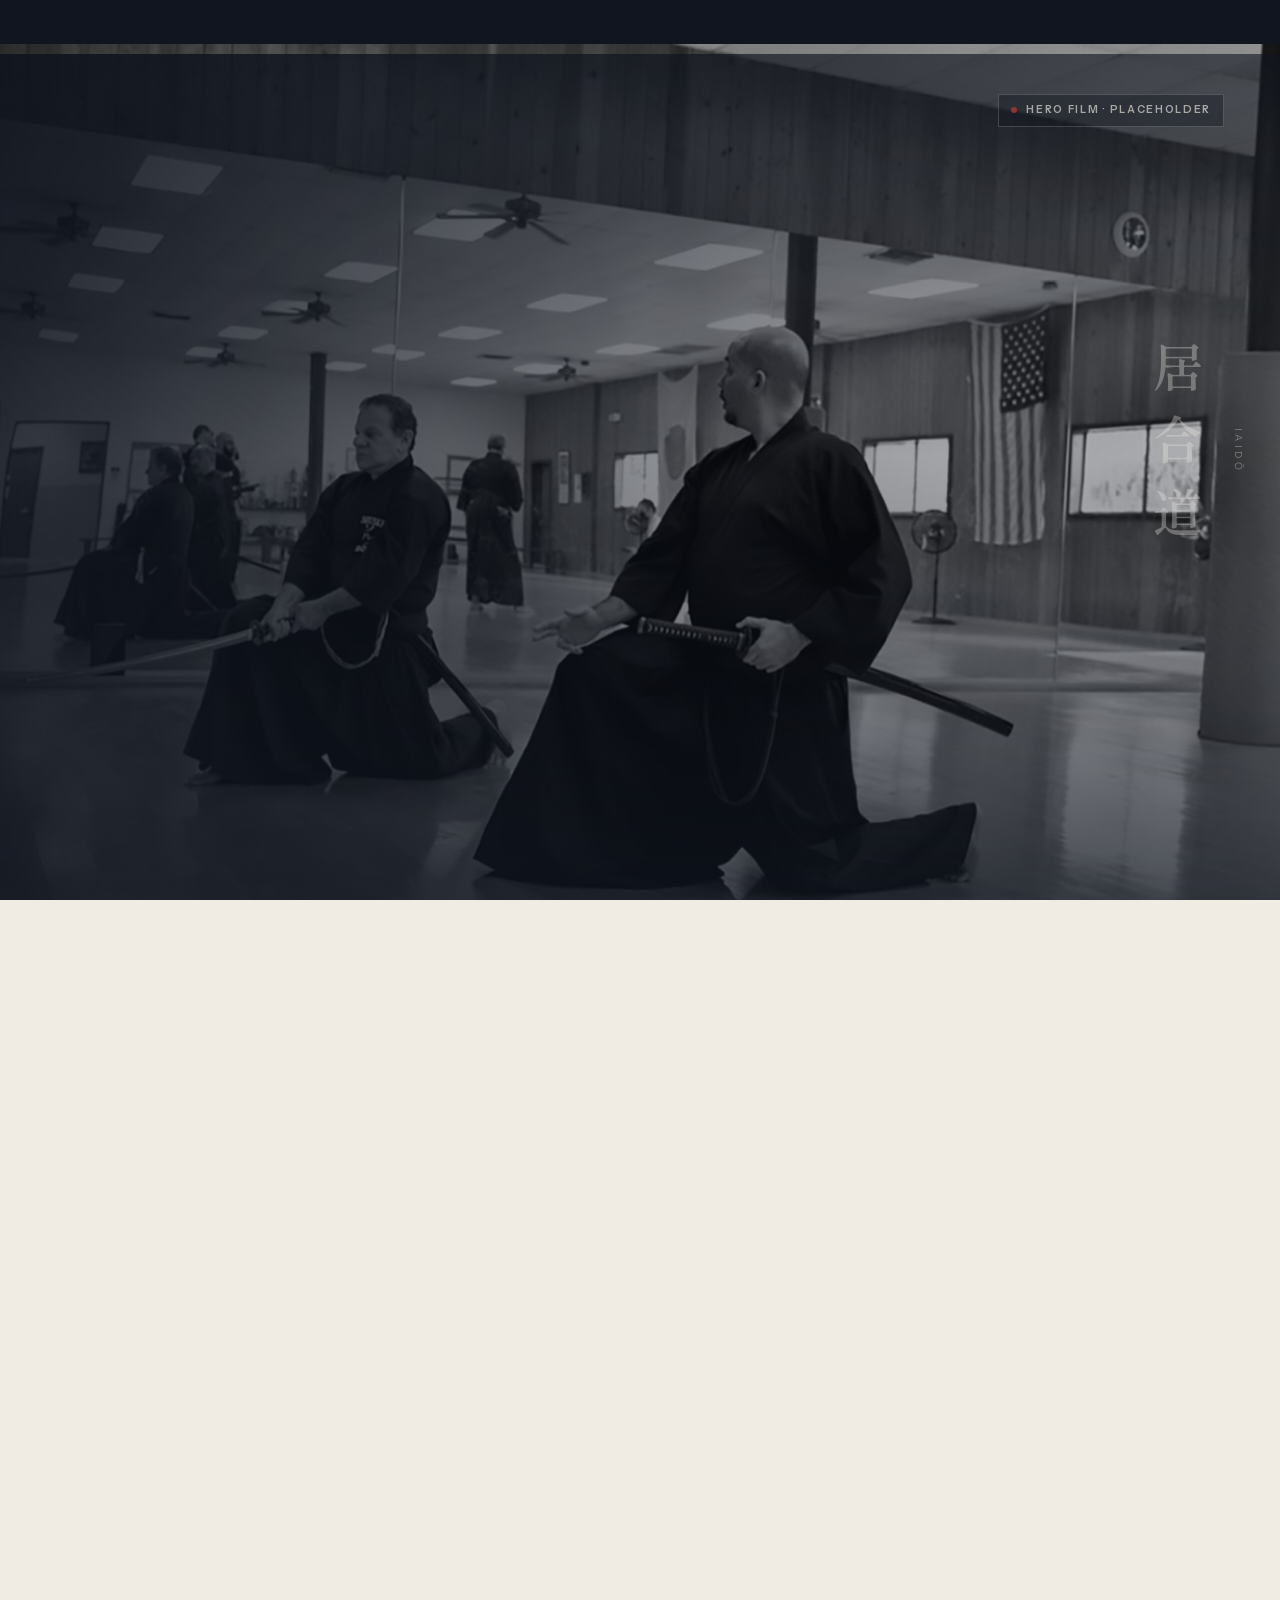
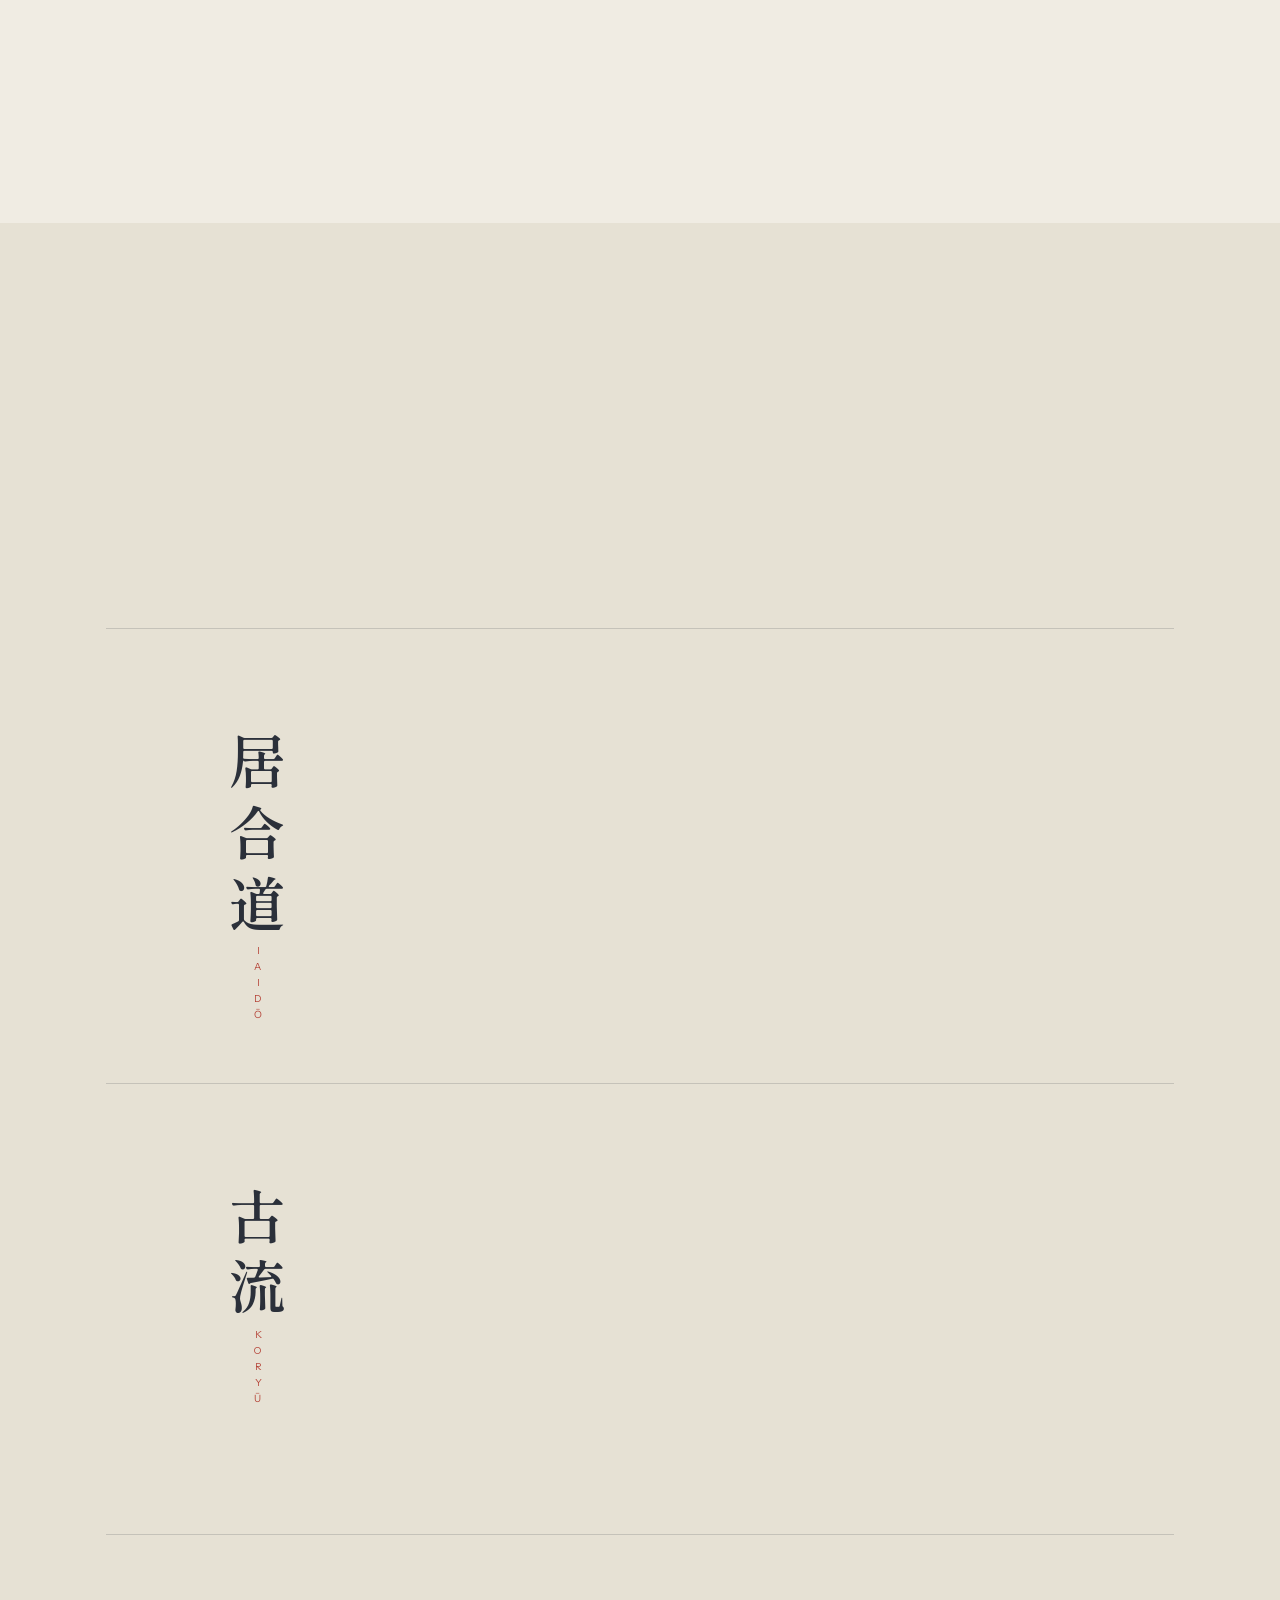
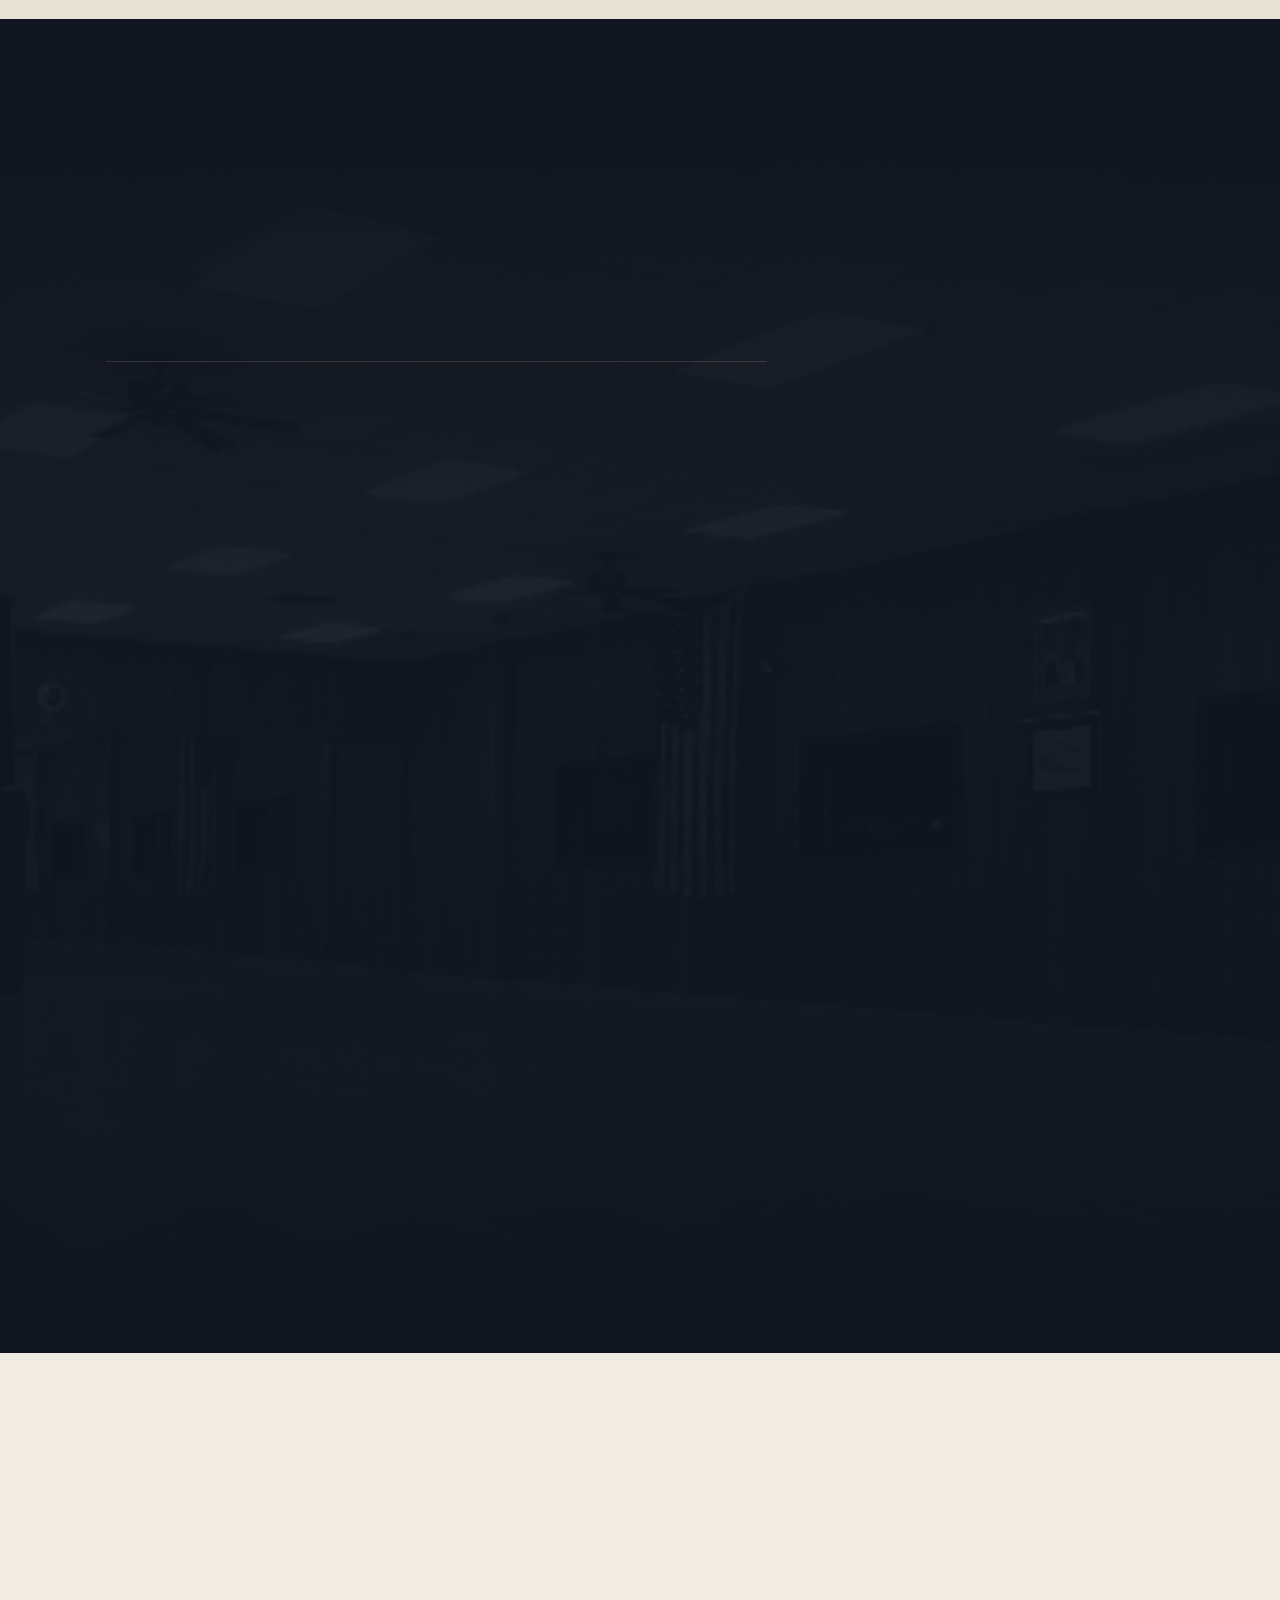
==== blog/index.html @ 0e6e431e "Miami Budokan site: initial deploy Co-Authored-By: Claude Fable 5 <noreply@anthropic.com>" ====
<!DOCTYPE html><html lang="en"><head><meta charset="utf-8"><meta http-equiv="refresh" content="0; url=../index.html#journal"><title>Miami Budokan Journal</title></head><body><a href="../index.html#journal">Journal</a></body></html>
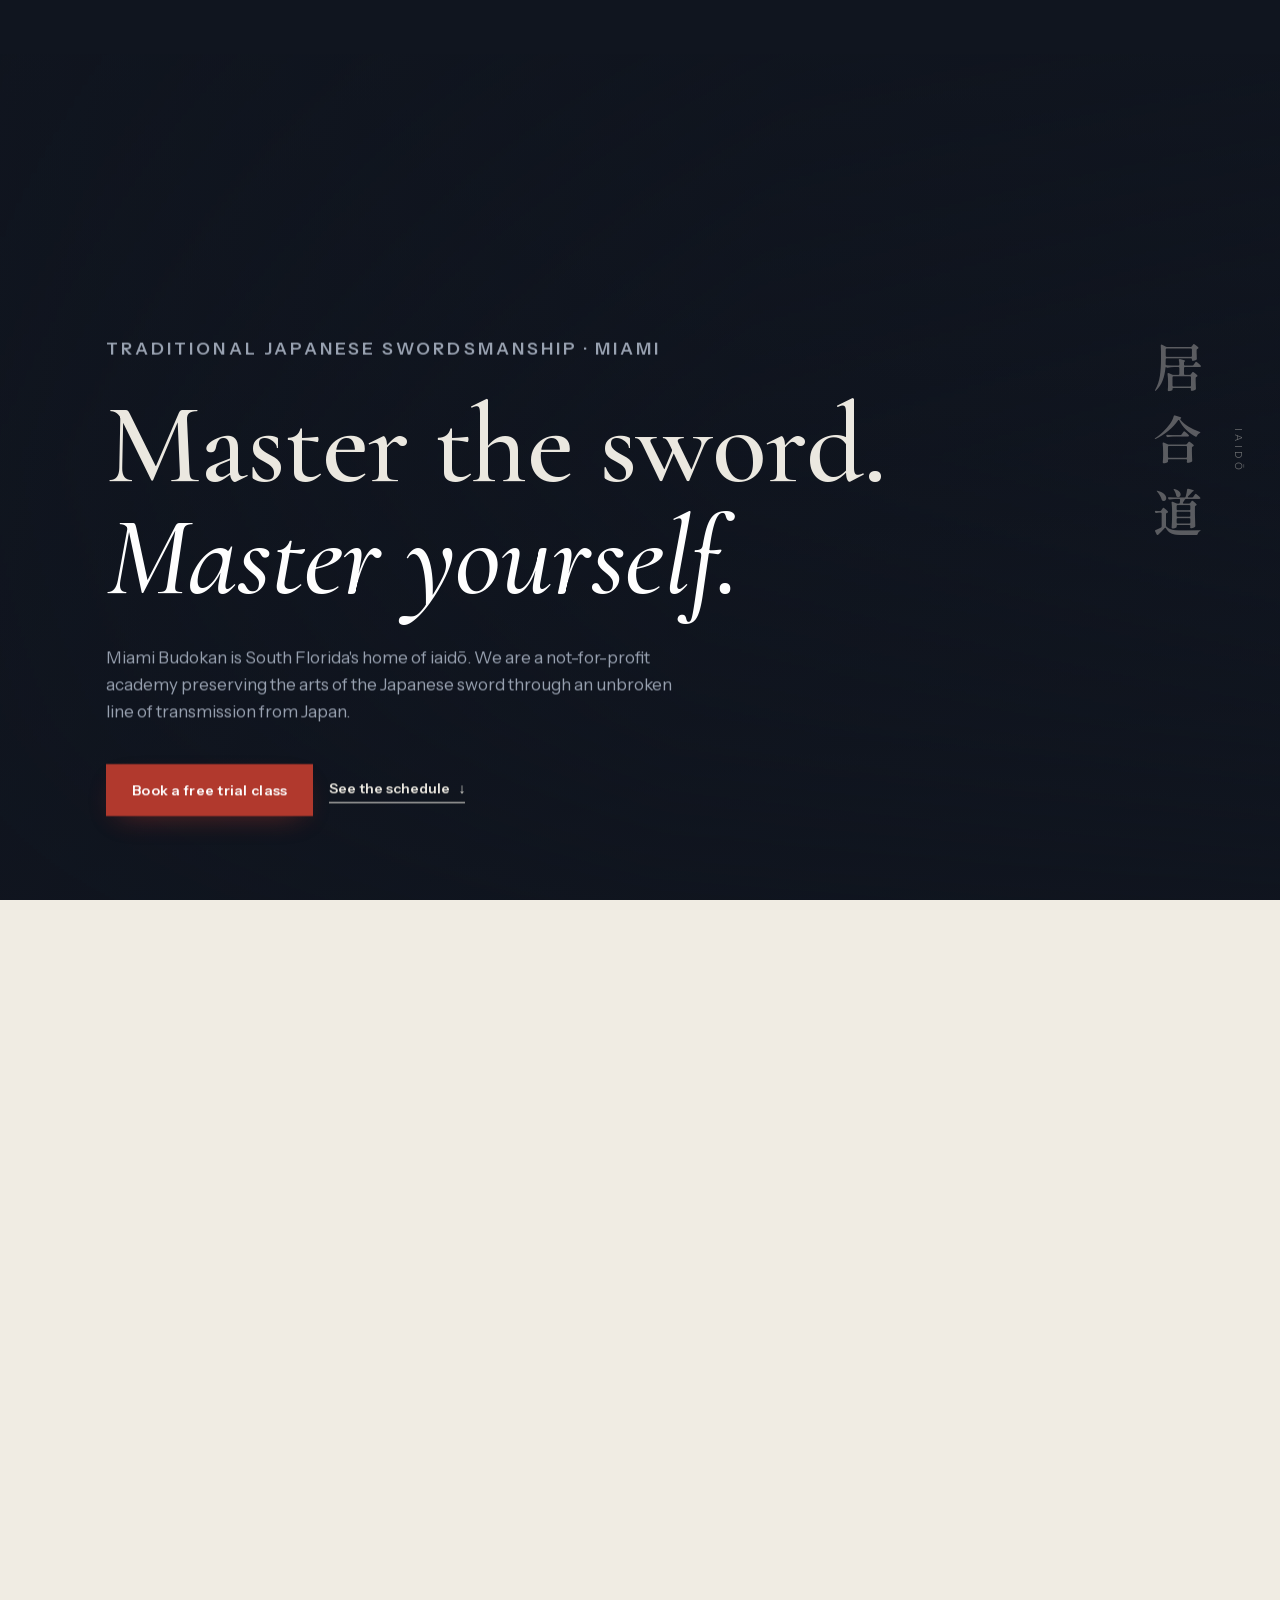
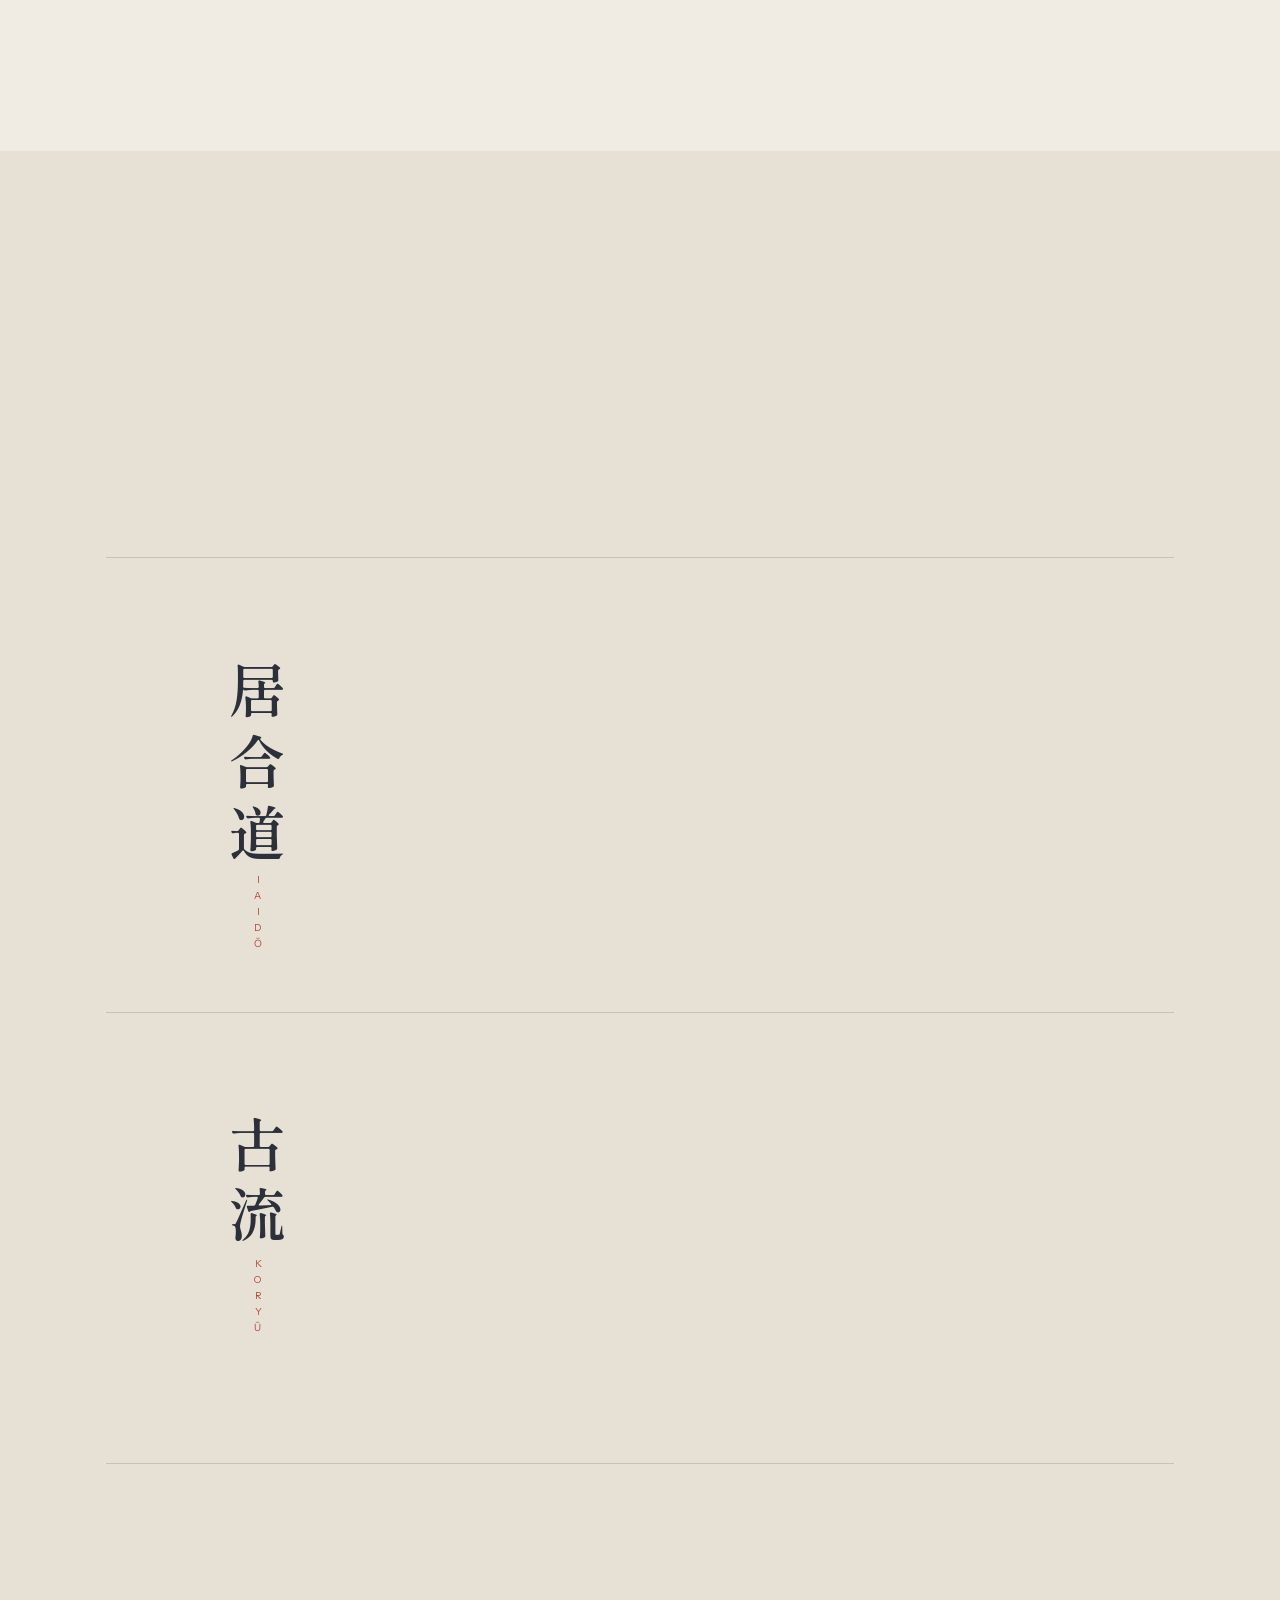
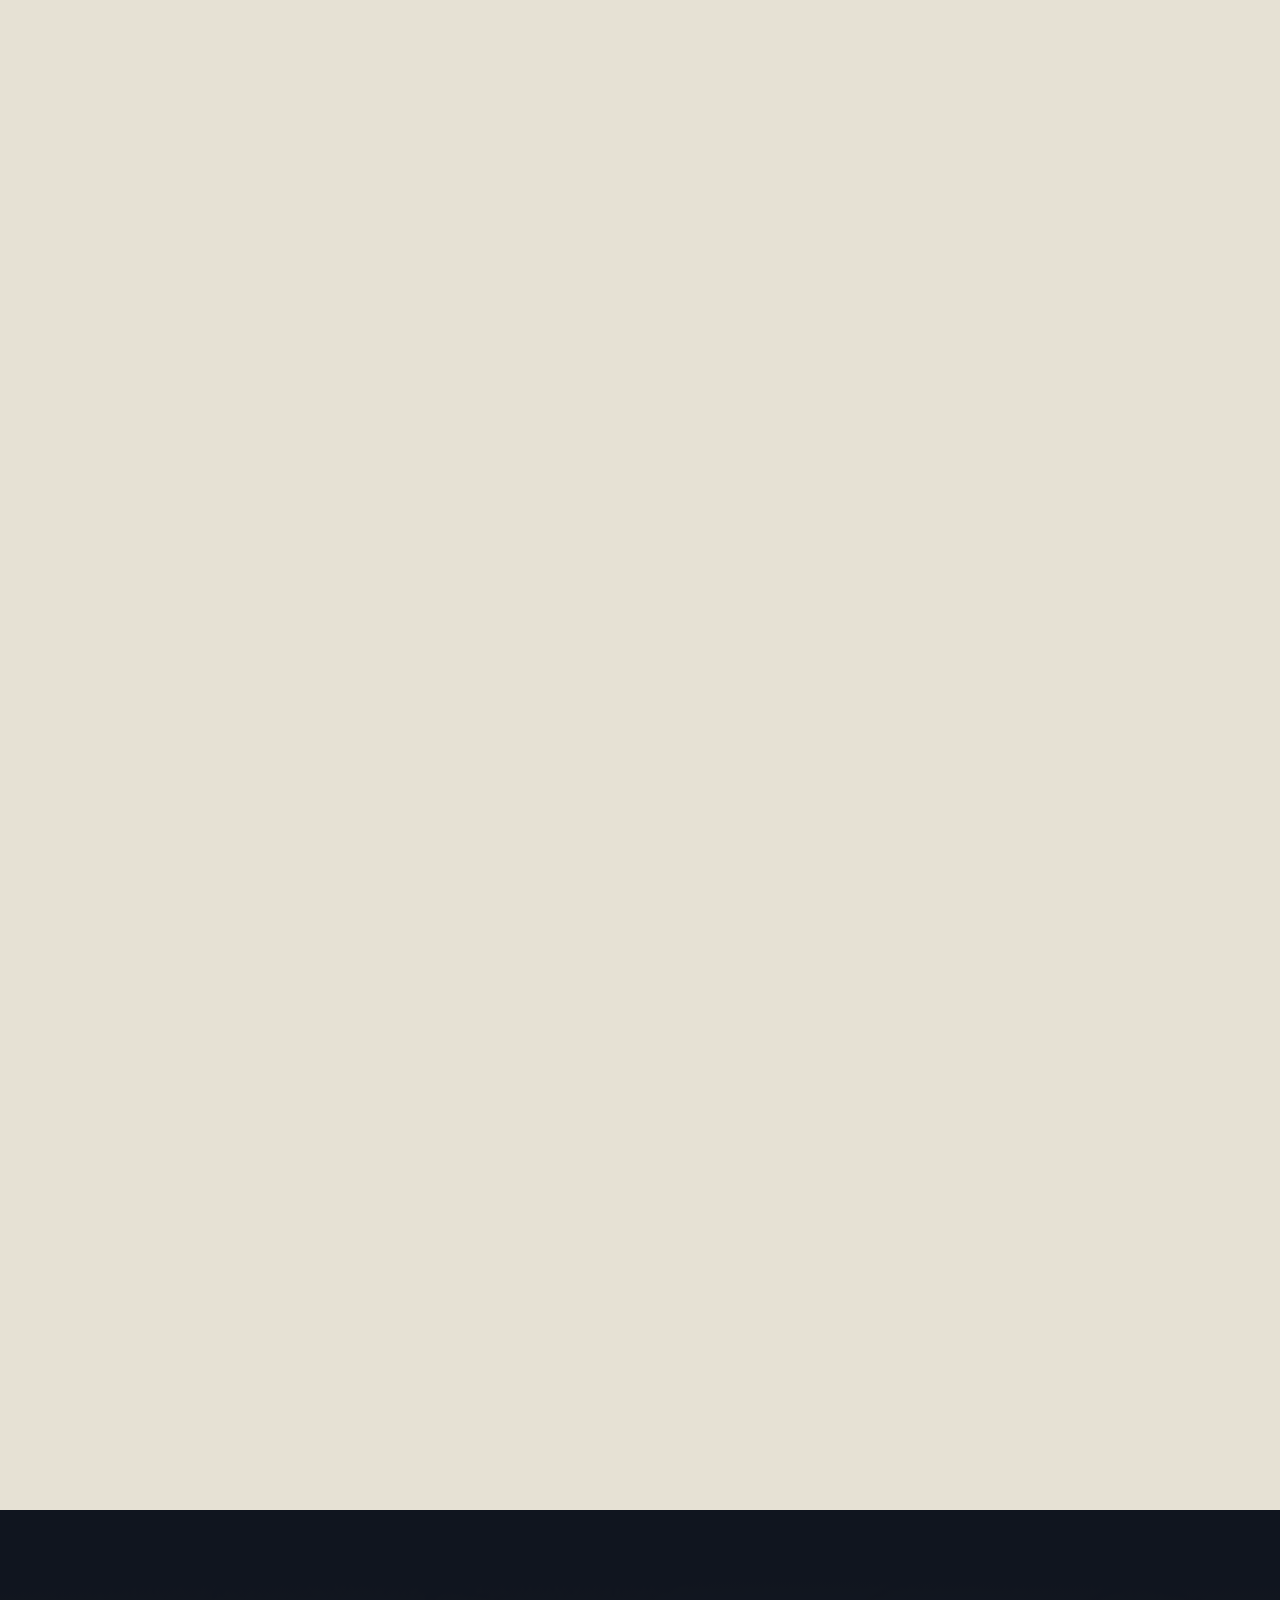
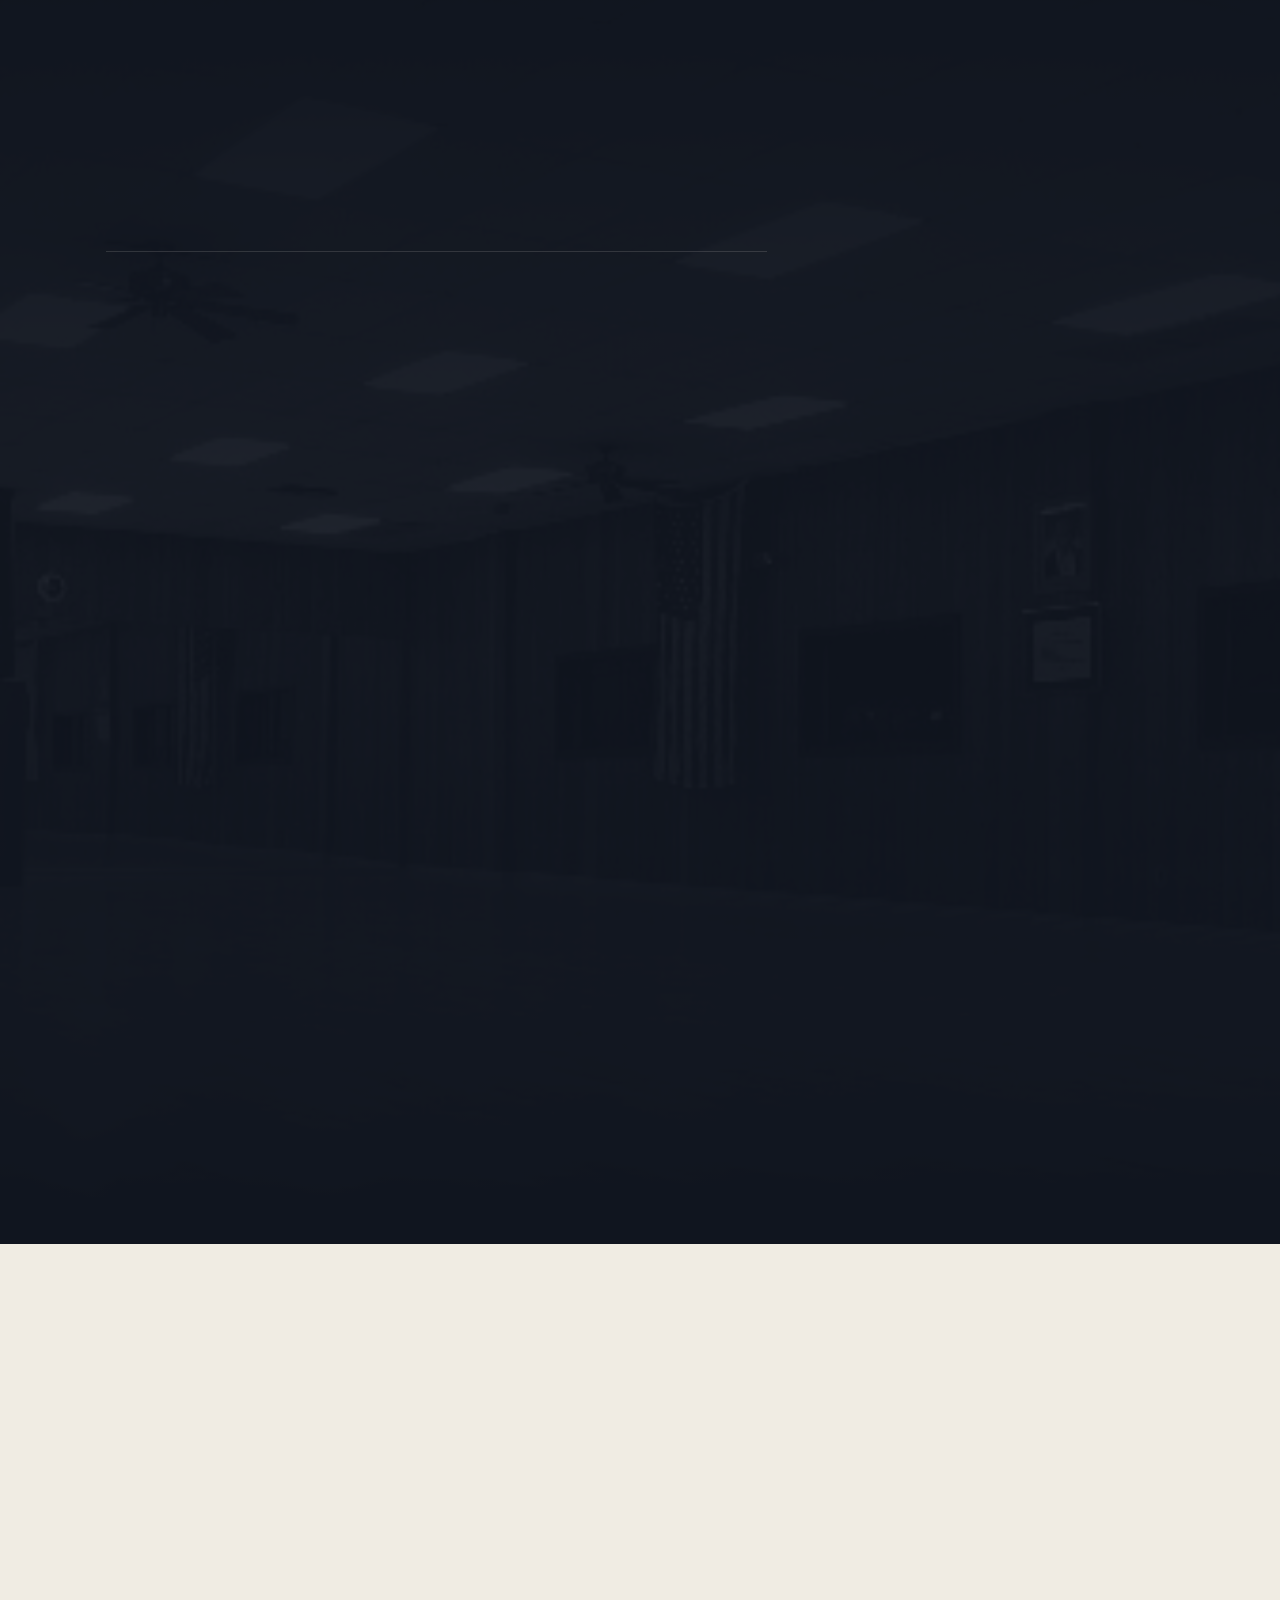
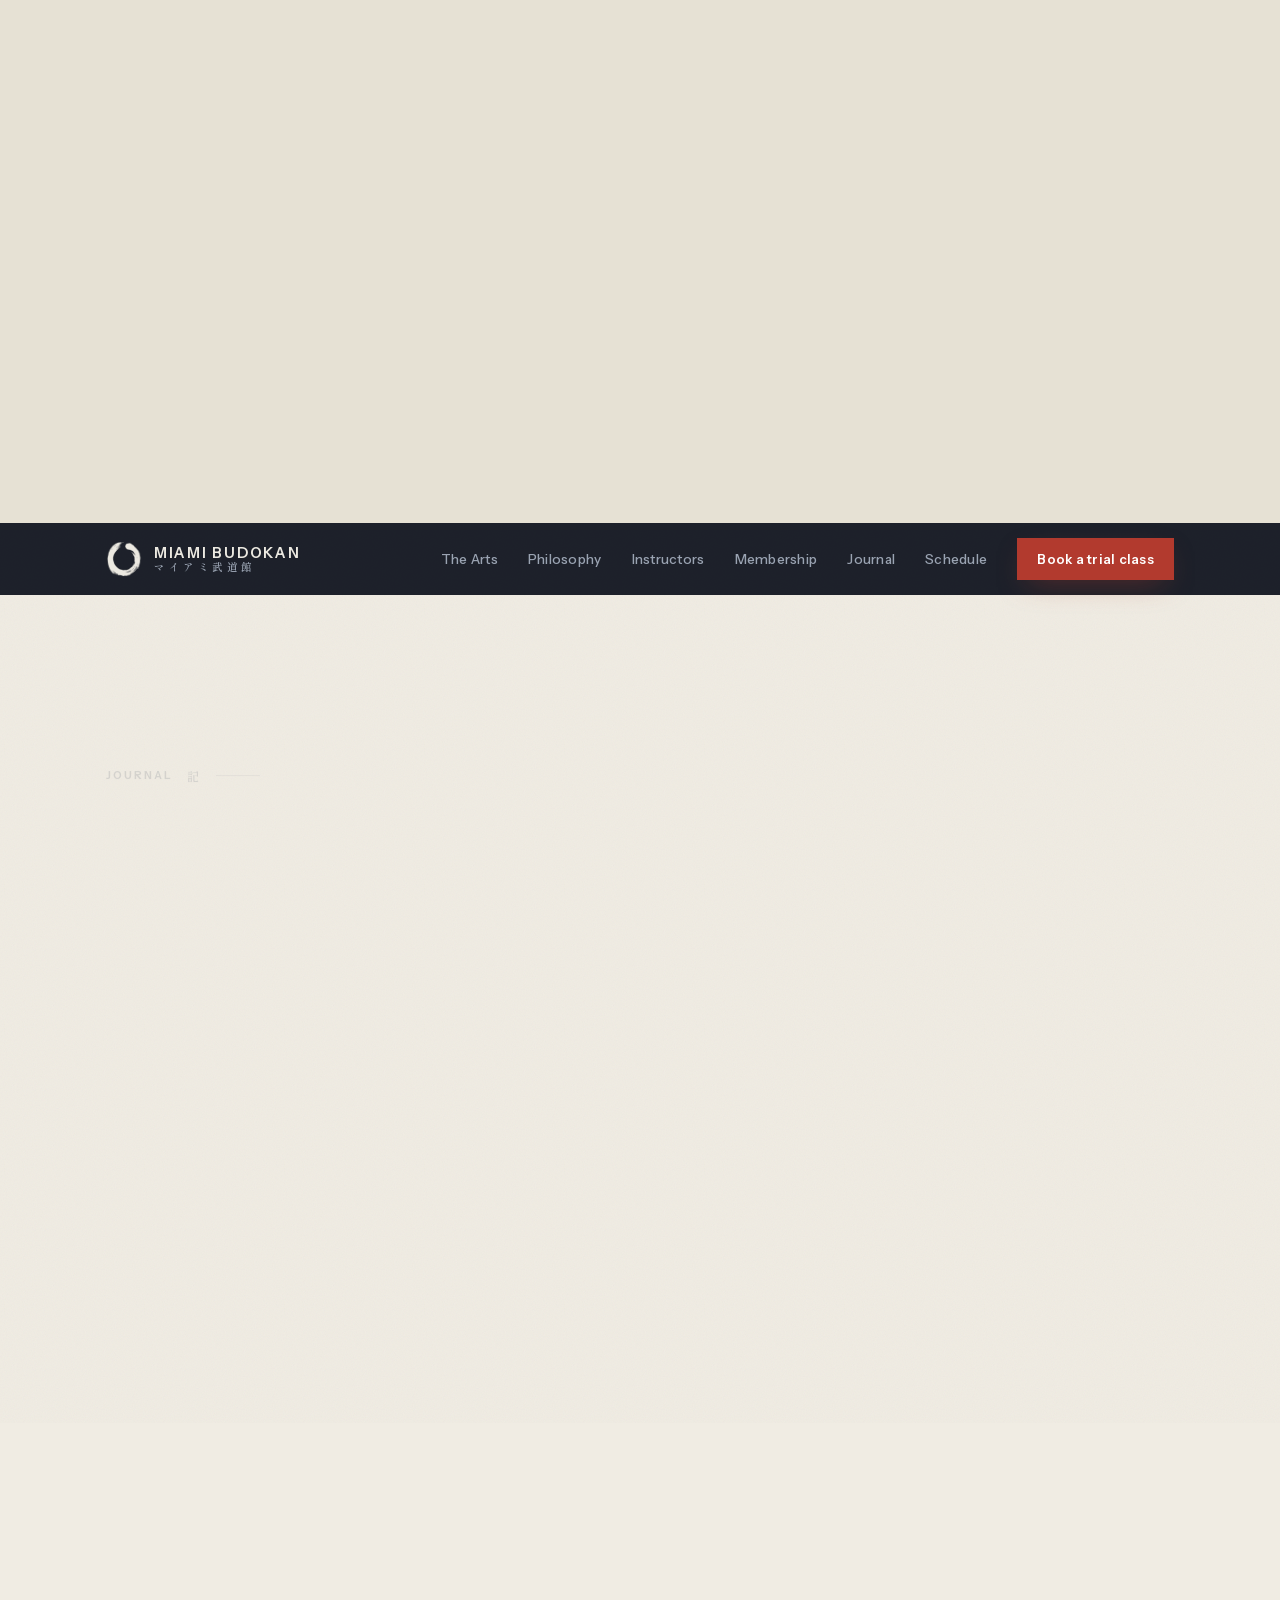
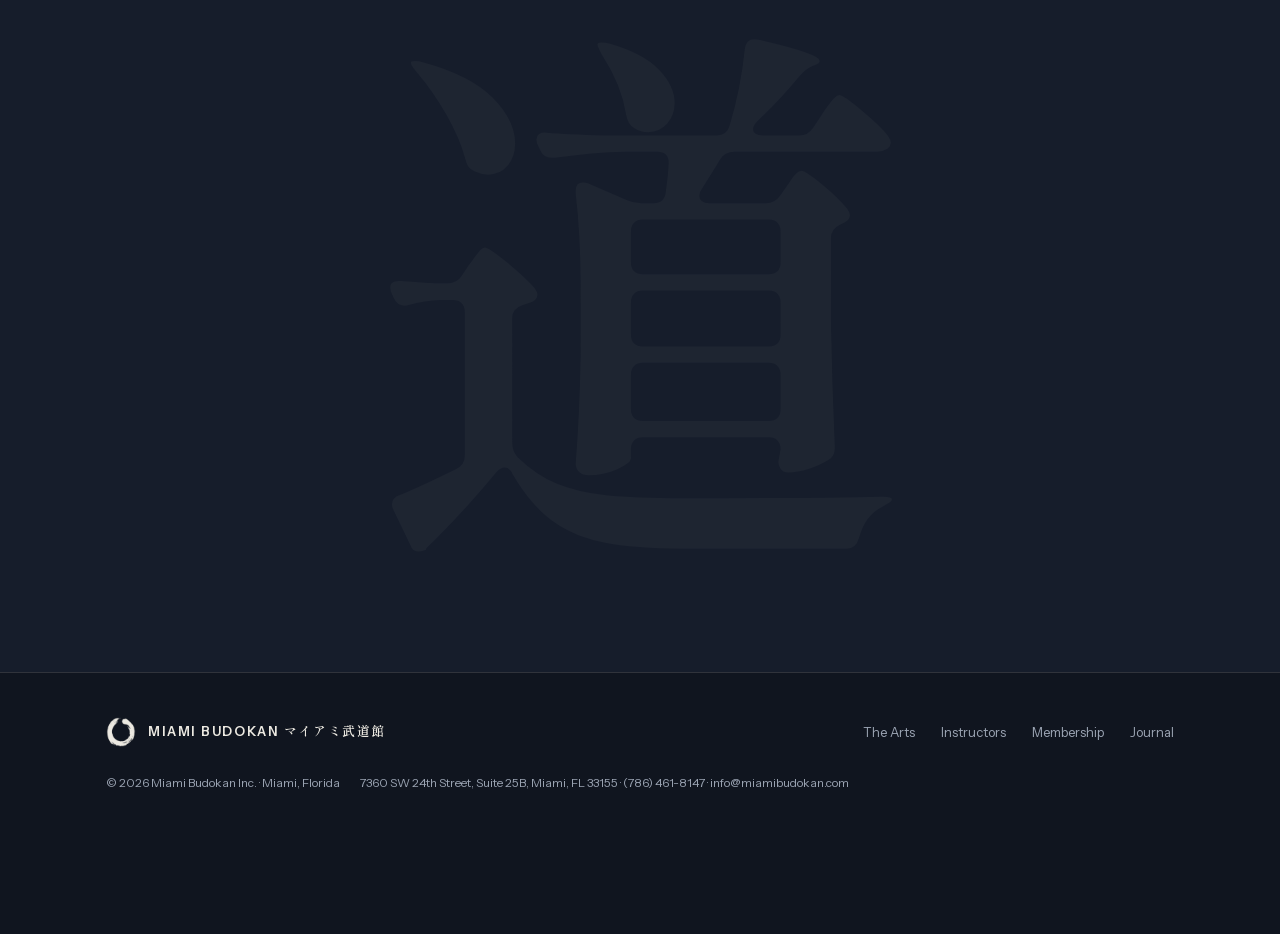
==== commit 837dbf6f: "SEO pass 2: breadcrumbs, font preloads, touch icon, related posts, CLS dimensions Co-Authored-By: Cl" ====
--- a/blog/index.html
+++ b/blog/index.html
@@ -1 +1 @@
-<!DOCTYPE html><html lang="en"><head><meta charset="utf-8"><meta http-equiv="refresh" content="0; url=../index.html#journal"><title>Miami Budokan Journal</title></head><body><a href="../index.html#journal">Journal</a></body></html>
+<!DOCTYPE html><html lang="en"><head><meta charset="utf-8"><meta http-equiv="refresh" content="0; url=../index.html#journal"><link rel="canonical" href="https://mattacevedo.github.io/miamibudokan/"><meta name="robots" content="noindex"><title>Miami Budokan Journal</title></head><body><a href="../index.html#journal">Journal</a></body></html>
